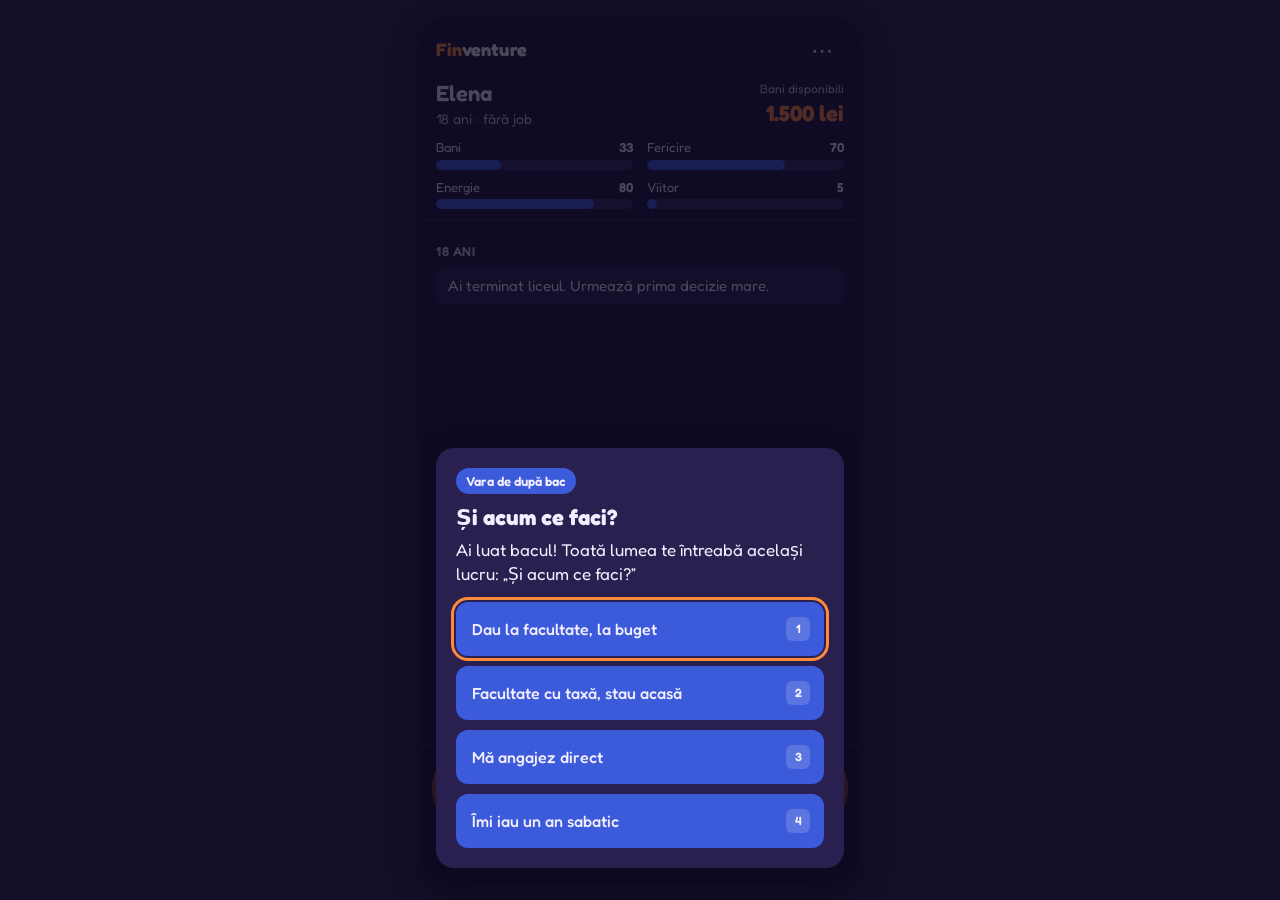
==== index.html @ 83fa391f "Faza C, lotul 1: joburi full-time cu scară de promovare, CV cu 3 oferte, negociere, mărire, meniul C" ====
<!doctype html>
<html lang="ro">
<head>
  <meta charset="utf-8">
  <meta name="viewport" content="width=device-width, initial-scale=1, viewport-fit=cover">
  <meta name="theme-color" content="#1E1638">
  <meta name="description" content="Finventure: un joc despre bani, decizii și viață, de la 18 la 65 de ani.">
  <title>Finventure</title>
  <link rel="icon" href="assets/logo.svg" type="image/svg+xml">
  <link rel="preconnect" href="https://fonts.googleapis.com">
  <link rel="preconnect" href="https://fonts.gstatic.com" crossorigin>
  <link rel="stylesheet" href="https://fonts.googleapis.com/css2?family=Fredoka:wght@400;500;600;700&display=swap">
  <link rel="stylesheet" href="css/style.css">
</head>
<body>
  <div id="app" class="app">
    <div id="erori-continut" class="erori-continut" hidden></div>

    <header class="antet">
      <div class="antet-sus">
        <span class="wordmark" aria-label="Finventure"><span class="fin">Fin</span>venture</span>
        <button id="btn-meniu" class="btn-icon" type="button" aria-label="Meniu joc" aria-haspopup="dialog">⋯</button>
      </div>
      <div class="identitate">
        <div>
          <div id="nume" class="nume"></div>
          <div id="varsta" class="varsta"></div>
        </div>
        <div class="bani-sus">
          <span class="eticheta-mica">Bani disponibili</span>
          <span id="bani-total" class="suma-bani"></span>
        </div>
      </div>
      <div id="bare" class="bare"></div>
    </header>

    <main class="jurnal-zona">
      <h2 class="sr-only">Jurnalul vieții</h2>
      <ol id="jurnal" class="jurnal" aria-live="polite"></ol>
    </main>

    <footer class="subsol">
      <div id="toasturi" class="toasturi" aria-live="polite"></div>
      <button id="btn-avanseaza" class="btn-avanseaza" type="button">
        <span class="btn-avanseaza-text">Avansează</span>
        <span class="btn-avanseaza-sub">+1 an</span>
      </button>
      <nav class="taburi" aria-label="Meniuri">
        <button type="button" class="tab" data-tab="banca"><span class="tab-icon" aria-hidden="true">🏦</span>Bancă</button>
        <button type="button" class="tab" data-tab="investitii"><span class="tab-icon" aria-hidden="true">📈</span>Investiții</button>
        <button type="button" class="tab" data-tab="cariera"><span class="tab-icon" aria-hidden="true">💼</span>Carieră</button>
        <button type="button" class="tab" data-tab="educatie"><span class="tab-icon" aria-hidden="true">🎓</span>Educație</button>
        <button type="button" class="tab" data-tab="cumparaturi"><span class="tab-icon" aria-hidden="true">🛒</span>Cumpărături</button>
        <button type="button" class="tab" data-tab="enciclopedie"><span class="tab-icon" aria-hidden="true">📖</span>Concepte</button>
      </nav>
    </footer>

    <div id="strat" class="strat" hidden></div>
  </div>

  <noscript><p class="noscript">Finventure are nevoie de JavaScript.</p></noscript>
  <script type="module" src="js/main.js"></script>
</body>
</html>
---- css/style.css ----
/* Finventure — temă întunecată, regula 60-30-10 (vezi CLAUDE.md §9). */

:root {
  --bg: #1E1638;      /* 60% mov închis: fundalul aplicației */
  --main: #3B5BDB;    /* 30% albastru: carduri, bare, elemente secundare */
  --accent: #FF8A3D;  /* 10% portocaliu: Avansează, decizia principală, banii */
  --text: #F3EEFF;
  --gain: #34C77B;    /* doar feedback câștig */
  --loss: #FF5A6E;    /* doar feedback pierdere / game over */

  --bg-2: #2A2050;    /* suprafețe ridicate pe fundal */
  --bg-3: #352A63;
  --main-2: #2F49B0;
  --text-2: #C9BFE8;  /* text secundar (contrast > 7:1 pe --bg) */
  --linie: rgba(243, 238, 255, .14);

  --raza: 18px;
  --raza-mica: 12px;
  --umbra: 0 10px 30px rgba(8, 4, 24, .45);
  --font: 'Fredoka', 'Nunito', system-ui, -apple-system, 'Segoe UI', sans-serif;
  --latime: 440px;
  --anim: 180ms;
}

* { box-sizing: border-box; }
html { -webkit-text-size-adjust: 100%; }
body {
  margin: 0;
  background: #140E28;
  color: var(--text);
  font-family: var(--font);
  font-size: 16px;
  line-height: 1.4;
}
button, input { font: inherit; color: inherit; }
button { cursor: pointer; }
:focus-visible { outline: 3px solid var(--accent); outline-offset: 2px; }
.sr-only { position: absolute; width: 1px; height: 1px; overflow: hidden; clip: rect(0 0 0 0); white-space: nowrap; }
[hidden] { display: none !important; }

@media (prefers-reduced-motion: reduce) {
  *, *::before, *::after { animation-duration: 1ms !important; transition-duration: 1ms !important; }
}

/* ---------- Cadrul aplicației (lățime de telefon, centrat pe desktop) ---------- */

.app {
  position: relative;
  max-width: var(--latime);
  height: 100dvh;
  margin: 0 auto;
  display: flex;
  flex-direction: column;
  background: var(--bg);
  overflow: hidden;
}
@media (min-width: 520px) {
  body { padding: 16px 0; }
  .app { height: calc(100dvh - 32px); border-radius: 28px; box-shadow: var(--umbra); }
}

/* ---------- Antet ---------- */

.antet { padding: 12px 16px 10px; background: var(--bg); border-bottom: 1px solid var(--linie); }
.antet-sus { display: flex; justify-content: space-between; align-items: center; margin-bottom: 6px; }
.wordmark { font-weight: 700; font-size: 18px; letter-spacing: .2px; }
.fin { color: var(--accent); }
.btn-icon {
  min-width: 44px; min-height: 44px; border: 0; border-radius: 50%;
  background: transparent; font-size: 22px; line-height: 1;
}
.btn-icon:hover { background: var(--bg-2); }

.identitate { display: flex; justify-content: space-between; align-items: flex-end; gap: 12px; margin-bottom: 10px; }
.nume { font-size: 22px; font-weight: 600; }
.varsta { color: var(--text-2); font-size: 14px; }
.bani-sus { display: flex; flex-direction: column; align-items: flex-end; position: relative; }
.eticheta-mica { color: var(--text-2); font-size: 12px; }
.suma-bani { color: var(--accent); font-weight: 700; font-size: 22px; font-variant-numeric: tabular-nums; }

.bare { display: grid; grid-template-columns: 1fr 1fr; gap: 8px 14px; }
.bara-cap { display: flex; justify-content: space-between; font-size: 13px; margin-bottom: 3px; }
.bara-cap b { font-weight: 600; font-variant-numeric: tabular-nums; }
.bara {
  height: 10px; border-radius: 99px; background: var(--bg-3); overflow: hidden;
}
.bara-umplere {
  height: 100%; border-radius: 99px; background: var(--main);
  transition: width 600ms cubic-bezier(.2, .8, .2, 1);
}
.bara-mica .bara-umplere { background: var(--accent); }
.delta { font-size: 12px; font-weight: 600; margin-left: 4px; animation: apare-delta 1.8s ease forwards; }
.delta.plus { color: var(--gain); }
.delta.minus { color: var(--loss); }
@keyframes apare-delta { 0% { opacity: 0; } 10% { opacity: 1; } 80% { opacity: 1; } 100% { opacity: 0; } }

.moneda {
  position: absolute; right: 0; top: -4px; color: var(--accent); font-weight: 700; font-size: 15px;
  pointer-events: none; animation: urca 1.4s ease-out forwards;
}
.moneda.minus { color: var(--loss); }
@keyframes urca { from { transform: translateY(0); opacity: 1; } to { transform: translateY(-28px); opacity: 0; } }

/* ---------- Jurnal ---------- */

.jurnal-zona { flex: 1; overflow-y: auto; padding: 8px 16px 16px; overscroll-behavior: contain; }
.jurnal { list-style: none; margin: 0; padding: 0; }
.jurnal-an { margin-top: 14px; }
.jurnal-an h3 {
  margin: 0 0 6px; font-size: 13px; font-weight: 600; color: var(--text-2);
  text-transform: uppercase; letter-spacing: .6px;
}
.jurnal-an ul { list-style: none; margin: 0; padding: 0; display: flex; flex-direction: column; gap: 6px; }
.jurnal-an li {
  background: var(--bg-2); border-radius: var(--raza-mica); padding: 9px 12px; font-size: 15px;
}
.jurnal-an li.nou { animation: intra .35s ease; }
.jurnal-luna { color: var(--text-2); font-size: 12px; margin-right: 6px; }
@keyframes intra { from { transform: translateY(8px); opacity: 0; } to { transform: none; opacity: 1; } }

/* ---------- Subsol: Avansează + taburi ---------- */

.subsol { padding: 10px 12px calc(8px + env(safe-area-inset-bottom)); border-top: 1px solid var(--linie); background: var(--bg); }
.btn-avanseaza {
  width: 100%; min-height: 60px; border: 0; border-radius: 99px;
  background: var(--accent); color: var(--bg);
  display: flex; flex-direction: column; align-items: center; justify-content: center;
  box-shadow: 0 6px 0 #C9621F; transition: transform var(--anim), box-shadow var(--anim);
}
.btn-avanseaza:active { transform: translateY(4px); box-shadow: 0 2px 0 #C9621F; }
.btn-avanseaza:disabled { opacity: .55; cursor: wait; }
.btn-avanseaza-text { font-size: 22px; font-weight: 700; line-height: 1.1; }
.btn-avanseaza-sub { font-size: 13px; font-weight: 600; }

.taburi { display: grid; grid-template-columns: repeat(6, 1fr); gap: 2px; margin-top: 10px; }
.tab {
  border: 0; background: transparent; border-radius: var(--raza-mica); min-height: 50px;
  display: flex; flex-direction: column; align-items: center; justify-content: center; gap: 2px;
  font-size: 10.5px; color: var(--text-2); padding: 2px 0; white-space: nowrap;
}
.tab:hover, .tab[aria-expanded="true"] { background: var(--bg-2); color: var(--text); }
.tab-icon { font-size: 20px; line-height: 1; }

/* ---------- Strat peste ecran (card eveniment, ecrane, panouri) ---------- */

.strat {
  position: absolute; inset: 0; z-index: 10;
  background: rgba(12, 7, 28, .72);
  display: flex; align-items: flex-end; justify-content: center;
  padding: 16px; animation: fade .2s ease;
}
.strat.centrat { align-items: center; }
@keyframes fade { from { opacity: 0; } to { opacity: 1; } }

.card {
  width: 100%; max-height: 100%; overflow-y: auto;
  background: var(--bg-2); border-radius: var(--raza); box-shadow: var(--umbra);
  padding: 20px; animation: urca-card .28s cubic-bezier(.2, .8, .2, 1);
}
@keyframes urca-card { from { transform: translateY(40px); opacity: 0; } to { transform: none; opacity: 1; } }
.card h2 { margin: 0 0 8px; font-size: 22px; line-height: 1.2; }
.card p { margin: 0 0 12px; }
.card-cand {
  display: inline-block; margin-bottom: 10px; padding: 4px 10px; border-radius: 99px;
  background: var(--main); font-size: 13px; font-weight: 600;
}
.card-text { font-size: 17px; }

/* Cardul de eveniment */
.card-eveniment { position: relative; touch-action: pan-y; user-select: none; }
.card-eveniment.trage { transition: none; }
.card-eveniment.revine { transition: transform .25s ease; }
.alegeri { display: flex; flex-direction: column; gap: 10px; margin-top: 16px; }
.alegere {
  position: relative; width: 100%; min-height: 54px; text-align: left;
  border: 2px solid transparent; border-radius: var(--raza-mica);
  background: var(--main); padding: 12px 44px 12px 14px; font-size: 16px; font-weight: 500;
  transition: background var(--anim), transform var(--anim);
}
.alegere:hover:not([aria-disabled="true"]) { background: var(--main-2); }
.alegere:active:not([aria-disabled="true"]) { transform: scale(.98); }
.alegere .tasta {
  position: absolute; right: 12px; top: 50%; transform: translateY(-50%);
  min-width: 24px; height: 24px; border-radius: 6px; display: grid; place-items: center;
  font-size: 12px; font-weight: 600; background: rgba(255, 255, 255, .16);
}
.alegere.grup::after { content: '›'; position: absolute; right: 44px; top: 50%; transform: translateY(-52%); font-size: 22px; }
.alegere[aria-disabled="true"] {
  background: transparent; border: 2px dashed var(--linie); color: var(--text-2); cursor: not-allowed;
}
.alegere .motiv { display: block; font-size: 13px; font-weight: 400; margin-top: 2px; }
.alegere .motiv::before { content: '🔒 '; }
.alegere.scutura { animation: scutura .3s; }
@keyframes scutura { 25% { transform: translateX(-6px); } 75% { transform: translateX(6px); } }
.btn-inapoi {
  border: 0; background: transparent; color: var(--text-2); padding: 8px 0; min-height: 44px; font-size: 15px;
}
.subtitlu-pas { margin: 4px 0 0; color: var(--text-2); font-size: 14px; }
.indiciu-swipe { display: flex; justify-content: space-between; margin-top: 12px; color: var(--text-2); font-size: 13px; }
.eticheta-swipe {
  position: absolute; top: 18px; padding: 6px 12px; border-radius: 99px; font-weight: 700; font-size: 14px;
  background: var(--accent); color: var(--bg); opacity: 0; pointer-events: none; max-width: 60%;
}
.eticheta-swipe.stanga { left: 16px; }
.eticheta-swipe.dreapta { right: 16px; }

/* Butoane generice din carduri */
.btn {
  min-height: 50px; border-radius: 99px; border: 0; padding: 0 22px; font-weight: 600; font-size: 17px;
}
.btn-principal { background: var(--accent); color: var(--bg); width: 100%; }
.btn-secundar { background: var(--main); color: var(--text); }
.btn-text { background: transparent; color: var(--text-2); }
.rand-butoane { display: flex; gap: 10px; margin-top: 16px; }
.rand-butoane .btn { flex: 1; }

/* Tabele (fluturaș, rezumat) */
.tabel { width: 100%; border-collapse: collapse; margin: 8px 0 4px; font-variant-numeric: tabular-nums; }
.tabel td { padding: 7px 0; border-bottom: 1px solid var(--linie); }
.tabel td:last-child { text-align: right; font-weight: 600; }
.tabel tr.total td { border-bottom: 0; font-size: 18px; padding-top: 10px; }
.tabel tr.total td:last-child { color: var(--accent); }
.tabel .minus { color: var(--text-2); }
.mic { font-size: 13px; color: var(--text-2); }
.marcaj-crestere { color: var(--gain); }
.marcaj-scadere { color: var(--loss); }

.emoji-mare { font-size: 44px; line-height: 1; margin-bottom: 8px; display: block; }
.lista-an { margin: 8px 0 0; padding-left: 18px; color: var(--text-2); font-size: 14px; }
.lista-an li { margin-bottom: 4px; }

/* ---------- Panouri (meniuri) ---------- */

.panou { display: flex; flex-direction: column; max-height: 88%; padding: 0; }
.panou-cap { display: flex; align-items: center; justify-content: space-between; padding: 14px 16px 8px 20px; }
.panou-cap h2 { margin: 0; }
.panou-corp { overflow-y: auto; padding: 4px 20px 20px; }
.produs {
  background: var(--bg-3); border-radius: var(--raza-mica); padding: 12px 14px; margin-bottom: 10px;
}
.produs-cap { display: flex; justify-content: space-between; gap: 8px; font-weight: 600; }
.produs-cap span:last-child { font-variant-numeric: tabular-nums; }
.produs .mic { margin-top: 2px; }
.produs .rand-butoane { margin-top: 10px; flex-wrap: wrap; }
.produs .btn { min-height: 44px; font-size: 15px; padding: 0 14px; }
.comutator { display: flex; align-items: center; gap: 10px; margin-top: 10px; font-size: 15px; min-height: 44px; }
.comutator input { width: 22px; height: 22px; accent-color: var(--accent); }
.camp-suma { display: flex; gap: 8px; margin-top: 10px; }
.camp-suma input {
  flex: 1; min-width: 0; min-height: 44px; border-radius: var(--raza-mica); border: 2px solid var(--linie);
  background: var(--bg); padding: 0 12px; font-size: 16px;
}
.sectiune-titlu { margin: 18px 0 8px; font-size: 14px; color: var(--text-2); text-transform: uppercase; letter-spacing: .6px; }
.mesaj-actiune { min-height: 22px; margin: 8px 0 0; font-size: 14px; }
.mesaj-actiune.eroare { color: var(--loss); }
.mesaj-actiune.ok { color: var(--gain); }

.concept-lista { list-style: none; margin: 0; padding: 0; display: flex; flex-direction: column; gap: 8px; }
.concept-lista button {
  width: 100%; text-align: left; border: 0; border-radius: var(--raza-mica); background: var(--bg-3);
  padding: 12px 14px; min-height: 48px; font-size: 16px;
}
.contor-concepte { color: var(--text-2); margin: 0 0 12px; }

/* ---------- Toast-uri (lecții) ---------- */

/* Deasupra butonului Avansează și SUB stratul cardurilor: lecția nu acoperă niciodată decizia următoare. */
.subsol { position: relative; z-index: 5; }
.toasturi {
  position: absolute; left: 12px; right: 12px; bottom: calc(100% + 8px); z-index: 5;
  display: flex; flex-direction: column; gap: 8px; pointer-events: none;
}
.toast {
  pointer-events: auto; background: var(--main); border-radius: var(--raza-mica); box-shadow: var(--umbra);
  padding: 12px 14px; font-size: 15px; animation: coboara .3s ease;
  display: flex; gap: 10px; align-items: flex-start;
}
.toast-text { flex: 1; }
.toast-concepte { display: flex; flex-wrap: wrap; gap: 6px; margin-top: 8px; }
.chip {
  border: 0; border-radius: 99px; padding: 5px 12px; min-height: 32px; font-size: 13px; font-weight: 600;
  background: rgba(255, 255, 255, .18);
}
.chip.nou::before { content: '✦ '; color: var(--accent); }
.toast .btn-icon { min-width: 32px; min-height: 32px; font-size: 18px; }
.toast.iese { animation: dispare .25s ease forwards; }
@keyframes coboara { from { transform: translateY(16px); opacity: 0; } to { transform: none; opacity: 1; } }
@keyframes dispare { to { transform: translateY(16px); opacity: 0; } }

/* ---------- Erori de conținut (pentru echipă) ---------- */

.erori-continut {
  background: var(--loss); color: #2A0710; padding: 8px 16px; font-size: 13px; max-height: 40%; overflow-y: auto;
}
.erori-continut summary { cursor: pointer; font-weight: 600; }
.erori-continut ul { margin: 6px 0 0; padding-left: 18px; }

.noscript { color: var(--text); text-align: center; padding: 40px 16px; }

.concept-detaliu { margin-top: 10px; padding: 10px 12px; border-radius: var(--raza-mica); background: rgba(0, 0, 0, .22); font-size: 14px; }
.concept-detaliu p { margin: 4px 0 0; }
.concept { background: var(--bg-3); border-radius: var(--raza-mica); }
.concept summary { padding: 12px 14px; min-height: 48px; cursor: pointer; font-weight: 500; }
.concept p { margin: 0; padding: 0 14px 14px; color: var(--text-2); }
select {
  font: inherit; color: var(--text); background: var(--bg); border: 2px solid var(--linie);
  border-radius: var(--raza-mica); min-height: 44px; padding: 0 10px; flex: 1; min-width: 0;
}
.panou-corp .mesaj-actiune { position: sticky; top: 0; z-index: 1; background: var(--bg-2); margin: 0; padding: 4px 0; }
.panou-corp .mesaj-actiune:empty { padding: 0; min-height: 0; }
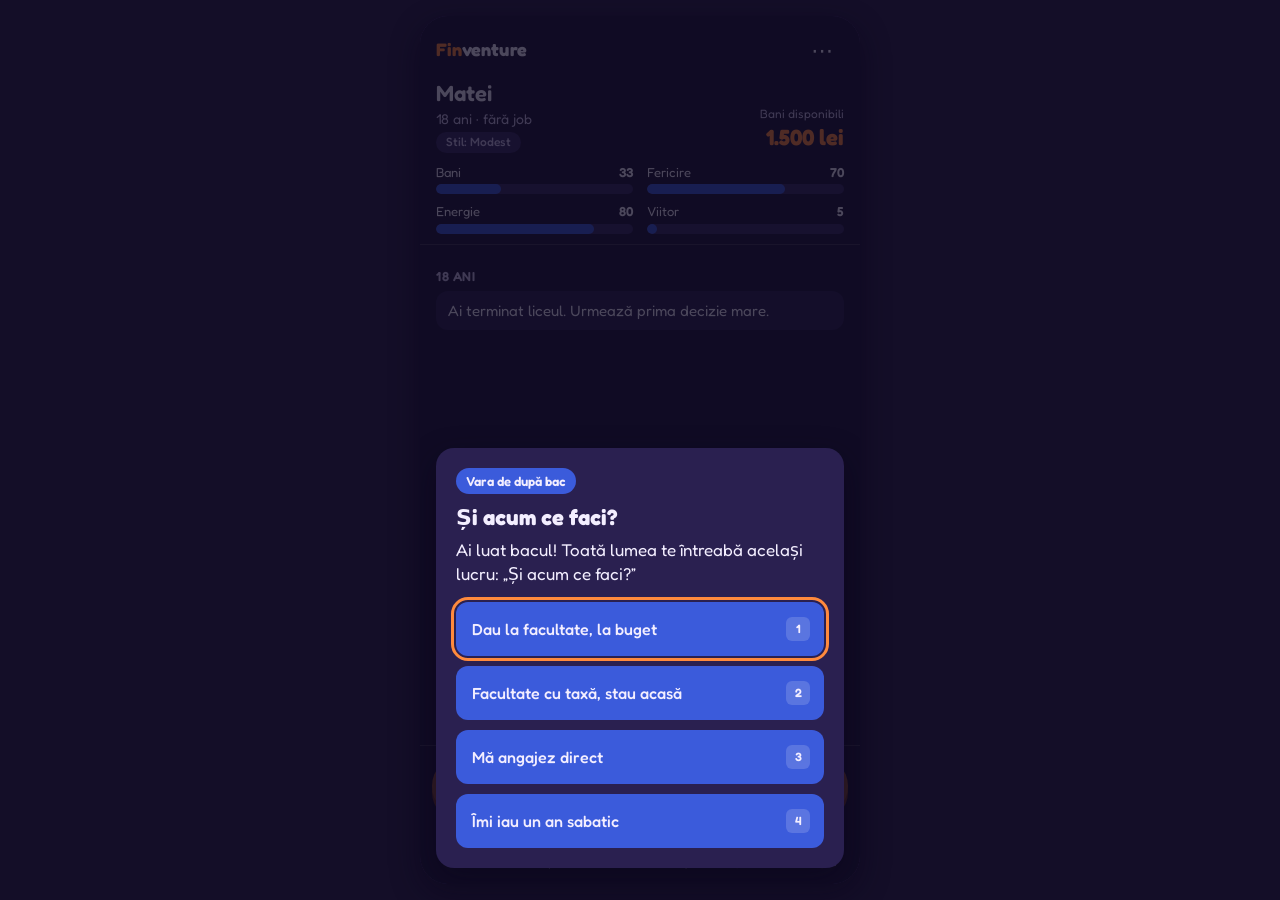
==== commit 5fcebd7a: "Faza C, lotul 2: stil de viață cu adaptare hedonică, mutarea de acasă, tentații (rate, BNPL, aboname" ====
--- a/index.html
+++ b/index.html
@@ -25,6 +25,7 @@
         <div>
           <div id="nume" class="nume"></div>
           <div id="varsta" class="varsta"></div>
+          <div id="stil" class="stil-chip"></div>
         </div>
         <div class="bani-sus">
           <span class="eticheta-mica">Bani disponibili</span>
--- a/css/style.css
+++ b/css/style.css
@@ -308,3 +308,12 @@
 }
 .panou-corp .mesaj-actiune { position: sticky; top: 0; z-index: 1; background: var(--bg-2); margin: 0; padding: 4px 0; }
 .panou-corp .mesaj-actiune:empty { padding: 0; min-height: 0; }
+
+.stil-chip {
+  display: inline-block; margin-top: 4px; padding: 2px 10px; border-radius: 99px;
+  background: var(--bg-3); color: var(--text-2); font-size: 12px; font-weight: 500;
+}
+.nivel-stil { display: flex; flex-direction: column; gap: 8px; }
+.nivel-stil .btn { width: 100%; text-align: left; border-radius: var(--raza-mica); padding: 10px 14px; min-height: 56px; }
+.nivel-stil .btn[aria-pressed="true"] { outline: 2px solid var(--accent); }
+.nivel-stil .mic { display: block; font-weight: 400; }
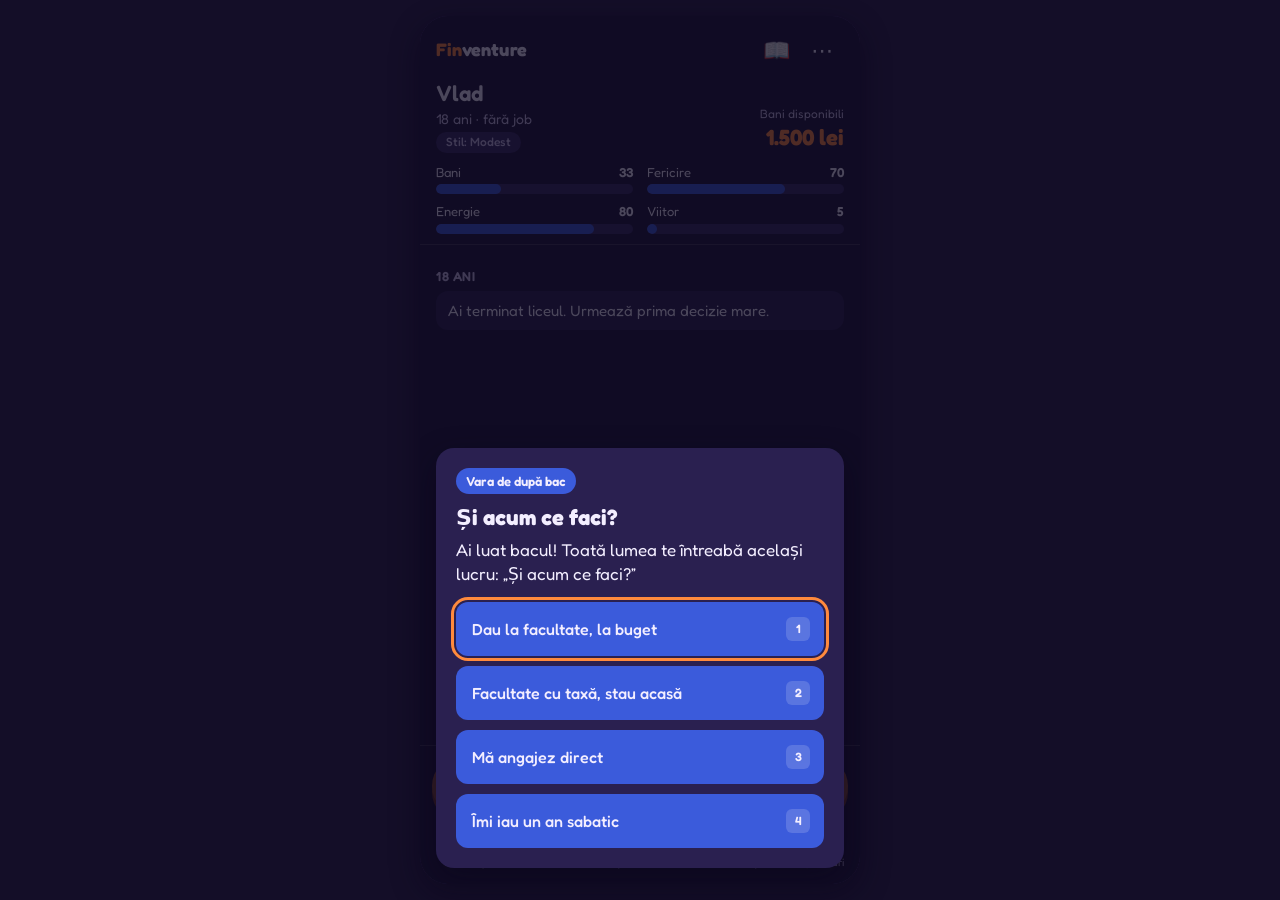
==== commit d23264fd: "Lotul 1: meniul Activități (16 activități în data/activitati.json, cu bugetul anual de timp din bala" ====
--- a/index.html
+++ b/index.html
@@ -19,7 +19,10 @@
     <header class="antet">
       <div class="antet-sus">
         <span class="wordmark" aria-label="Finventure"><span class="fin">Fin</span>venture</span>
-        <button id="btn-meniu" class="btn-icon" type="button" aria-label="Meniu joc" aria-haspopup="dialog">⋯</button>
+        <span class="antet-butoane">
+          <button id="btn-concepte" class="btn-icon" type="button" aria-label="Enciclopedia: conceptele descoperite" aria-haspopup="dialog">📖</button>
+          <button id="btn-meniu" class="btn-icon" type="button" aria-label="Meniu joc" aria-haspopup="dialog">⋯</button>
+        </span>
       </div>
       <div class="identitate">
         <div>
@@ -47,12 +50,12 @@
         <span class="btn-avanseaza-sub">+1 an</span>
       </button>
       <nav class="taburi" aria-label="Meniuri">
+        <button type="button" class="tab" data-tab="activitati"><span class="tab-icon" aria-hidden="true">🎯</span>Activități</button>
         <button type="button" class="tab" data-tab="banca"><span class="tab-icon" aria-hidden="true">🏦</span>Bancă</button>
         <button type="button" class="tab" data-tab="investitii"><span class="tab-icon" aria-hidden="true">📈</span>Investiții</button>
         <button type="button" class="tab" data-tab="cariera"><span class="tab-icon" aria-hidden="true">💼</span>Carieră</button>
         <button type="button" class="tab" data-tab="educatie"><span class="tab-icon" aria-hidden="true">🎓</span>Educație</button>
         <button type="button" class="tab" data-tab="cumparaturi"><span class="tab-icon" aria-hidden="true">🛒</span>Cumpărături</button>
-        <button type="button" class="tab" data-tab="enciclopedie"><span class="tab-icon" aria-hidden="true">📖</span>Concepte</button>
       </nav>
     </footer>
 
--- a/css/style.css
+++ b/css/style.css
@@ -63,6 +63,7 @@
 
 .antet { padding: 12px 16px 10px; background: var(--bg); border-bottom: 1px solid var(--linie); }
 .antet-sus { display: flex; justify-content: space-between; align-items: center; margin-bottom: 6px; }
+.antet-butoane { display: flex; gap: 2px; }
 .wordmark { font-weight: 700; font-size: 18px; letter-spacing: .2px; }
 .fin { color: var(--accent); }
 .btn-icon {
@@ -254,6 +255,14 @@
 .mesaj-actiune { min-height: 22px; margin: 8px 0 0; font-size: 14px; }
 .mesaj-actiune.eroare { color: var(--loss); }
 .mesaj-actiune.ok { color: var(--gain); }
+.mesaj-lectie { display: block; color: var(--text-2); font-size: 13px; margin-top: 2px; }
+.timp-an { display: flex; justify-content: space-between; align-items: center; gap: 8px; flex-wrap: wrap; font-weight: 600; margin: 8px 0 2px; }
+.timp-puncte { display: flex; gap: 4px; }
+.punct { width: 12px; height: 12px; border-radius: 50%; border: 2px solid var(--main); }
+.punct.plin { background: var(--main); }
+.motiv-indisponibil { margin-top: 4px; }
+.btn[aria-disabled="true"] { opacity: .55; }
+.lectie-rezultat { background: var(--bg-3); border-left: 4px solid var(--main); border-radius: var(--raza-mica); padding: 10px 12px; font-size: 15px; }
 
 .concept-lista { list-style: none; margin: 0; padding: 0; display: flex; flex-direction: column; gap: 8px; }
 .concept-lista button {
@@ -317,3 +326,28 @@
 .nivel-stil .btn { width: 100%; text-align: left; border-radius: var(--raza-mica); padding: 10px 14px; min-height: 56px; }
 .nivel-stil .btn[aria-pressed="true"] { outline: 2px solid var(--accent); }
 .nivel-stil .mic { display: block; font-weight: 400; }
+
+/* ---------- Ecranul de final ---------- */
+.final h2 { margin-bottom: 4px; }
+.final-titlu { font-size: 20px; font-weight: 600; color: var(--accent); display: flex; gap: 8px; align-items: center; flex-wrap: wrap; }
+.sectiune-final { margin-top: 18px; }
+.sectiune-final h3 { margin: 0 0 8px; font-size: 14px; color: var(--text-2); text-transform: uppercase; letter-spacing: .6px; }
+.cronologie { list-style: none; margin: 0; padding: 0 0 0 14px; border-left: 2px solid var(--linie); display: flex; flex-direction: column; gap: 10px; }
+.cronologie li { position: relative; font-size: 15px; }
+.cronologie li::before { content: ''; position: absolute; left: -21px; top: 6px; width: 12px; height: 12px; border-radius: 50%; background: var(--main); }
+.cronologie li.consecinta { color: var(--text-2); }
+.cronologie li.consecinta::before { background: var(--loss); width: 8px; height: 8px; left: -19px; top: 8px; }
+.bloc { display: block; margin-top: 2px; }
+.btn-reia { padding: 0; min-height: 40px; font-size: 15px; color: var(--accent); }
+.tipar { background: var(--bg-3); border-radius: var(--raza-mica); padding: 12px 14px; margin-bottom: 10px; border-left: 4px solid var(--loss); }
+.tipar.pozitiv { border-left-color: var(--gain); }
+.tipar p { margin: 4px 0 0; }
+.final-blocat { padding: 12px 14px; color: var(--text-2); }
+.clasament { margin: 0; padding-left: 20px; font-size: 14px; display: flex; flex-direction: column; gap: 6px; }
+
+/* ---------- Modul debug ---------- */
+.btn-debug { min-width: 44px; min-height: 44px; border: 2px dashed var(--accent); border-radius: 12px; background: transparent; font-size: 20px; margin-left: auto; margin-right: 6px; }
+.debug-camp { display: flex; flex-direction: column; gap: 2px; font-size: 13px; color: var(--text-2); flex: 1; min-width: 0; }
+.debug-camp input { min-height: 40px; border-radius: var(--raza-mica); border: 2px solid var(--linie); background: var(--bg); padding: 0 10px; }
+.debug-grila { display: grid; grid-template-columns: repeat(2, 1fr); gap: 8px; }
+.debug-pre { white-space: pre-wrap; font: 12px/1.4 ui-monospace, Consolas, monospace; background: rgba(0, 0, 0, .3); padding: 10px; border-radius: var(--raza-mica); max-height: 320px; overflow: auto; }
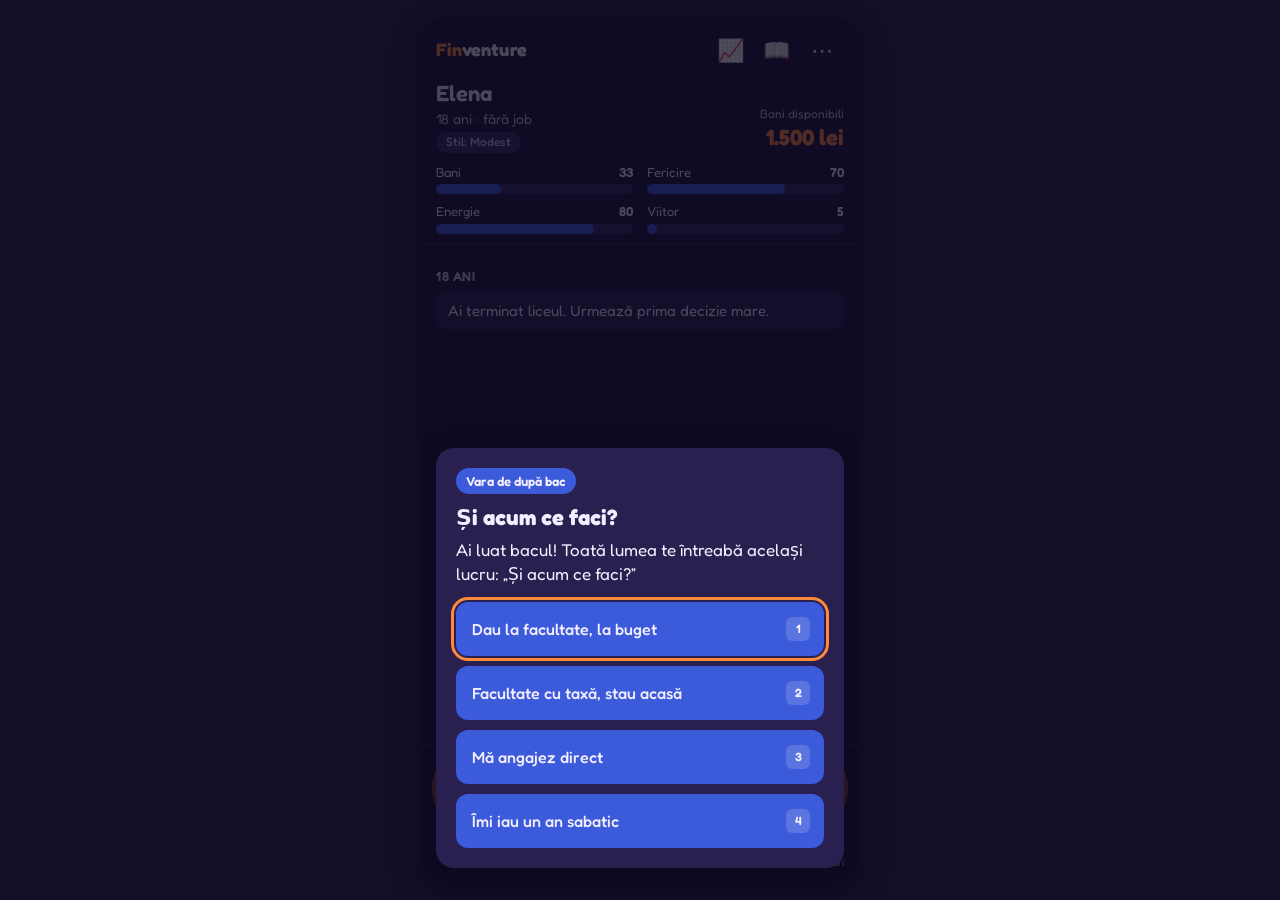
==== commit 1d2aea08: "Lotul 9a: scenariile de start alese la „Joc nou” (Ca toată lumea, Începi cu 15.000 lei datorii, Fără" ====
--- a/index.html
+++ b/index.html
@@ -20,6 +20,7 @@
       <div class="antet-sus">
         <span class="wordmark" aria-label="Finventure"><span class="fin">Fin</span>venture</span>
         <span class="antet-butoane">
+          <button id="btn-avere" class="btn-icon" type="button" aria-label="Averea ta netă, an de an" aria-haspopup="dialog">📈</button>
           <button id="btn-concepte" class="btn-icon" type="button" aria-label="Enciclopedia: conceptele descoperite" aria-haspopup="dialog">📖</button>
           <button id="btn-meniu" class="btn-icon" type="button" aria-label="Meniu joc" aria-haspopup="dialog">⋯</button>
         </span>
--- a/css/style.css
+++ b/css/style.css
@@ -214,6 +214,19 @@
 .btn-text { background: transparent; color: var(--text-2); }
 .rand-butoane { display: flex; gap: 10px; margin-top: 16px; }
 .rand-butoane .btn { flex: 1; }
+
+/* Joc nou: scenariile de start */
+.lista-scenarii { display: flex; flex-direction: column; gap: 10px; }
+.btn-scenariu {
+  display: flex; flex-direction: column; align-items: flex-start; gap: 4px; width: 100%;
+  border-radius: 16px; padding: 12px 16px; text-align: left; font-size: 16px;
+}
+.btn-scenariu .mic { font-weight: 400; opacity: .9; }
+
+/* Ecranul principal: averea netă, an de an */
+.grafic-avere { margin: 8px 12px 0; }
+.grafic-avere summary { cursor: pointer; padding: 8px 4px; font-weight: 600; }
+.grafic-avere .mic { margin: 4px; }
 
 /* Tabele (fluturaș, rezumat) */
 .tabel { width: 100%; border-collapse: collapse; margin: 8px 0 4px; font-variant-numeric: tabular-nums; }
@@ -255,12 +268,36 @@
 .mesaj-actiune { min-height: 22px; margin: 8px 0 0; font-size: 14px; }
 .mesaj-actiune.eroare { color: var(--loss); }
 .mesaj-actiune.ok { color: var(--gain); }
+/* ---------- Grafic (js/ui/grafic.js) ---------- */
+.grafic-bloc { margin: 8px 0 12px; }
+.grafic-zona { position: relative; }
+.grafic { width: 100%; height: auto; display: block; touch-action: pan-y; }
+.grafic:focus-visible { outline: 2px solid var(--text); outline-offset: 2px; border-radius: 6px; }
+.grafic-grila { stroke: var(--linie); stroke-width: 1; }
+.grafic-axa { fill: var(--text-2); font-size: 10px; }
+.grafic-linie { fill: none; stroke-width: 2; stroke-linejoin: round; stroke-linecap: round; }
+.grafic-ghid { stroke: var(--text-2); stroke-width: 1; }
+.grafic-punct { stroke: var(--bg-2); stroke-width: 2; }
+.grafic-legenda { display: flex; flex-wrap: wrap; gap: 4px 14px; font-size: 13px; color: var(--text-2); margin-bottom: 4px; }
+.grafic-cheie { display: inline-block; width: 16px; height: 0; border-top: 2px solid var(--c, currentColor); vertical-align: middle; margin-right: 6px; }
+.grafic-cheie.punctata { border-top-style: dashed; }
+.grafic-tooltip .grafic-cheie { width: 8px; height: 8px; border: 0; border-radius: 50%; }
+.grafic-tooltip {
+  position: absolute; top: 0; transform: translateX(-50%); pointer-events: none; z-index: 2;
+  background: var(--bg); border: 1px solid var(--linie); border-radius: 8px; padding: 6px 8px; font-size: 12px; white-space: nowrap;
+}
+.grafic-tabel .tabel th { text-align: left; font-size: 12px; color: var(--text-2); font-weight: 500; }
+.bara-pondere { height: 6px; border-radius: 3px; background: var(--bg); overflow: hidden; margin-top: 4px; }
+.bara-pondere > span { display: block; height: 100%; background: var(--main); border-radius: 3px; }
 .mesaj-lectie { display: block; color: var(--text-2); font-size: 13px; margin-top: 2px; }
 .timp-an { display: flex; justify-content: space-between; align-items: center; gap: 8px; flex-wrap: wrap; font-weight: 600; margin: 8px 0 2px; }
 .timp-puncte { display: flex; gap: 4px; }
 .punct { width: 12px; height: 12px; border-radius: 50%; border: 2px solid var(--main); }
 .punct.plin { background: var(--main); }
 .motiv-indisponibil { margin-top: 4px; }
+.restanta { color: var(--loss); }
+.previzualizare { margin: 4px 0 0; min-height: 0; }
+.sub-sectiune { border-top: 1px solid var(--linie); margin-top: 10px; padding-top: 8px; }
 .btn[aria-disabled="true"] { opacity: .55; }
 .lectie-rezultat { background: var(--bg-3); border-left: 4px solid var(--main); border-radius: var(--raza-mica); padding: 10px 12px; font-size: 15px; }
 
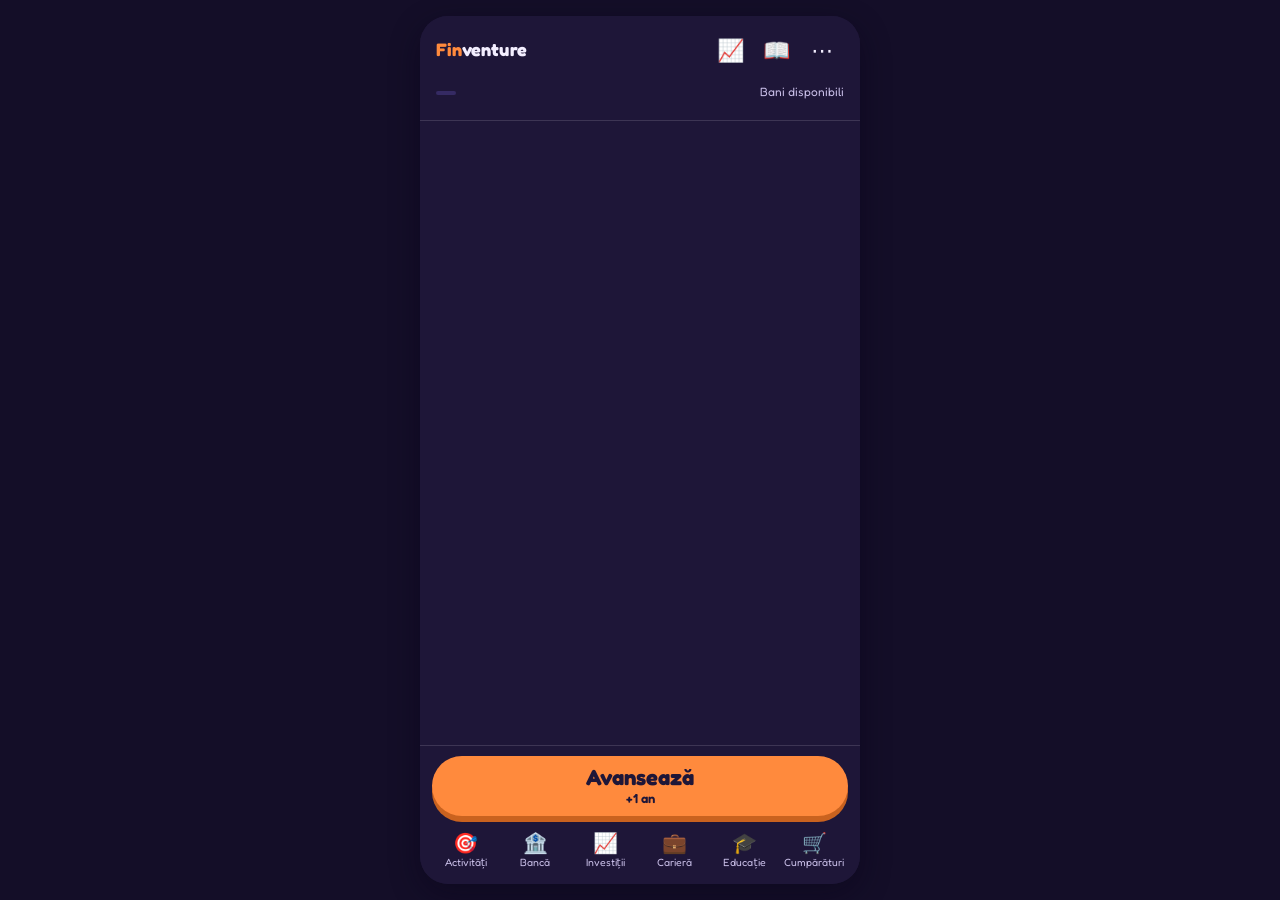
==== commit 4594bd42: "Pornire tolerantă la cache-ul vechi: index.html verifică la server toate modulele înainte de pornire" ====
--- a/index.html
+++ b/index.html
@@ -5,6 +5,7 @@
   <meta name="viewport" content="width=device-width, initial-scale=1, viewport-fit=cover">
   <meta name="theme-color" content="#1E1638">
   <meta name="description" content="Finventure: un joc despre bani, decizii și viață, de la 18 la 65 de ani.">
+  <meta name="finventure-cod" content="2026-11-25">
   <title>Finventure</title>
   <link rel="icon" href="assets/logo.svg" type="image/svg+xml">
   <link rel="preconnect" href="https://fonts.googleapis.com">
@@ -64,6 +65,54 @@
   </div>
 
   <noscript><p class="noscript">Finventure are nevoie de JavaScript.</p></noscript>
-  <script type="module" src="js/main.js"></script>
+  <script>
+    // Cache-ul după o actualizare: GitHub Pages lasă browserul să țină fișierele 10 minute fără să întrebe,
+    // așa că un jucător poate primi un amestec de fișiere vechi și noi. La pornire, modulele se verifică la
+    // server (cereri condiționate: 304 dacă nu s-au schimbat) urmărind importurile din main.js; datele JSON
+    // se cer oricum așa (js/content.js). Dacă tot apare o nepotrivire (un export lipsă, o pagină veche),
+    // finventureRepara cere totul din nou și reîncarcă: cel mult o dată la 5 minute, ca să nu intre în buclă.
+    const IMPORTURI = /(?:import|export)\s[^'"]*?from\s*['"](\.{1,2}\/[^'"]+)['"]|import\s*\(?\s*['"](\.{1,2}\/[^'"]+)['"]/g;
+    async function improspateaza(radacini, mod) {
+      const vazute = new Set();
+      const descarca = async (url) => {
+        if (vazute.has(url)) return;
+        vazute.add(url);
+        try {
+          const text = await (await fetch(url, { cache: mod })).text();
+          if (!new URL(url).pathname.endsWith('.js')) return;
+          await Promise.all([...text.matchAll(IMPORTURI)].map((m) => descarca(new URL(m[1] ?? m[2], url).href)));
+        } catch { /* fără rețea: merge din cache */ }
+      };
+      await Promise.all(radacini.map((cale) => descarca(new URL(cale, location.href).href)));
+      return vazute.size;
+    }
+    window.finventurePregateste = () => improspateaza(['js/main.js'], 'no-cache');
+    window.finventureRepara = async function (motiv) {
+      const CHEIE = 'finventure-reparat';
+      try {
+        const ultima = Number(sessionStorage.getItem(CHEIE) || 0);
+        if (Date.now() - ultima < 5 * 60 * 1000) return false;
+        sessionStorage.setItem(CHEIE, String(Date.now()));
+      } catch {
+        return false;
+      }
+      console.warn('[pornire] fișiere din versiuni diferite în cache; le cer din nou:', motiv);
+      await improspateaza([location.href.split('#')[0], './', 'css/style.css', 'js/main.js'], 'reload');
+      location.reload();
+      return true;
+    };
+  </script>
+  <script type="module">
+    window.finventurePregateste().then(() => import('./js/main.js')).catch(async (e) => {
+      console.error(e);
+      if (await window.finventureRepara(`modul: ${e.message}`)) return;
+      const app = document.getElementById('app');
+      const card = document.createElement('div');
+      card.className = 'card';
+      card.style.margin = '16px';
+      card.innerHTML = '<h2>Jocul nu a putut porni</h2><p>Reîncarcă pagina peste câteva minute. Salvarea ta rămâne pe acest dispozitiv.</p>';
+      app.replaceChildren(card);
+    });
+  </script>
 </body>
 </html>
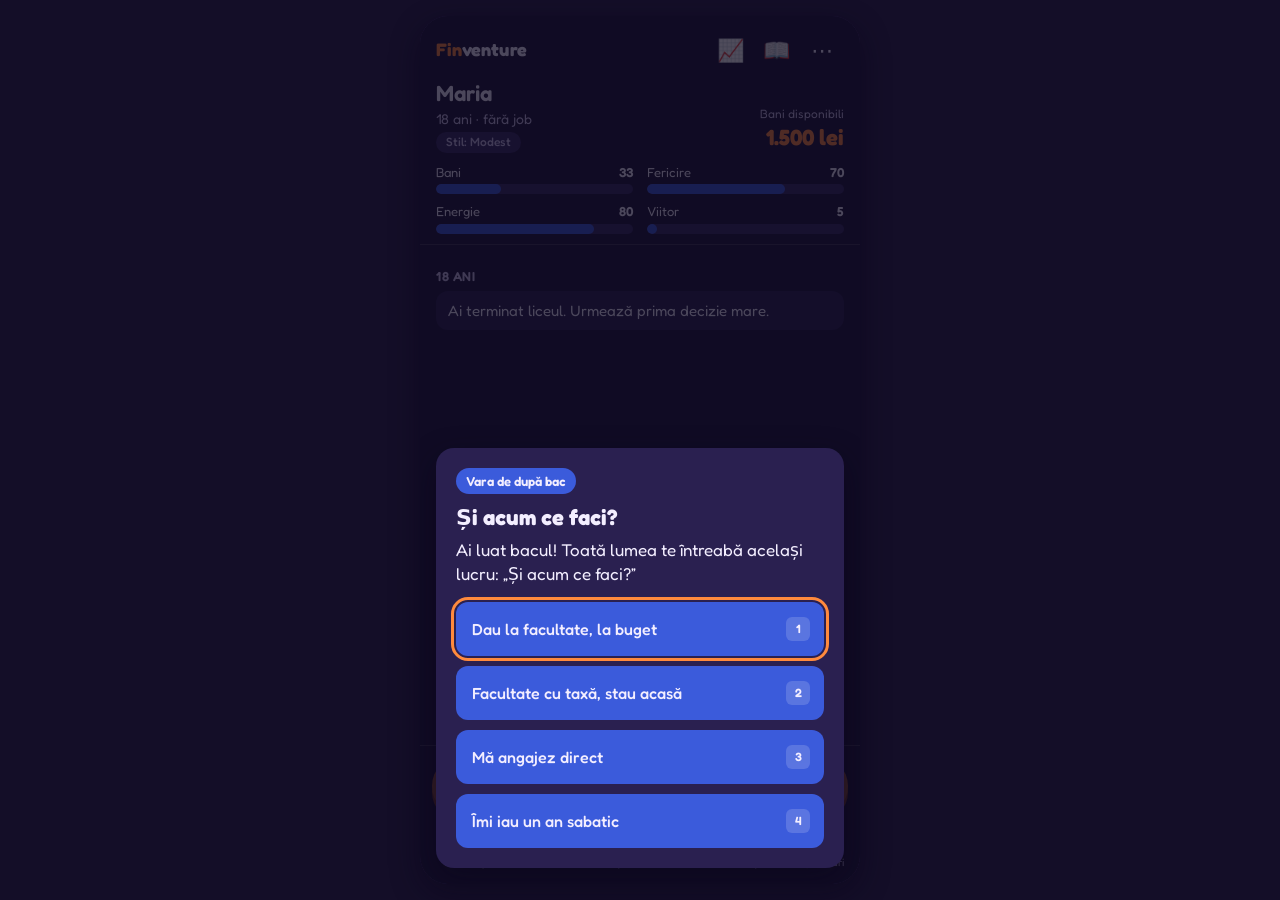
==== commit a3647712: "Pornirea verifică modulele dintr-o listă fixă (MODULE în index.html), toate deodată, în loc să urmăr" ====
--- a/index.html
+++ b/index.html
@@ -67,26 +67,28 @@
   <noscript><p class="noscript">Finventure are nevoie de JavaScript.</p></noscript>
   <script>
     // Cache-ul după o actualizare: GitHub Pages lasă browserul să țină fișierele 10 minute fără să întrebe,
-    // așa că un jucător poate primi un amestec de fișiere vechi și noi. La pornire, modulele se verifică la
-    // server (cereri condiționate: 304 dacă nu s-au schimbat) urmărind importurile din main.js; datele JSON
-    // se cer oricum așa (js/content.js). Dacă tot apare o nepotrivire (un export lipsă, o pagină veche),
-    // finventureRepara cere totul din nou și reîncarcă: cel mult o dată la 5 minute, ca să nu intre în buclă.
-    const IMPORTURI = /(?:import|export)\s[^'"]*?from\s*['"](\.{1,2}\/[^'"]+)['"]|import\s*\(?\s*['"](\.{1,2}\/[^'"]+)['"]/g;
-    async function improspateaza(radacini, mod) {
-      const vazute = new Set();
-      const descarca = async (url) => {
-        if (vazute.has(url)) return;
-        vazute.add(url);
-        try {
-          const text = await (await fetch(url, { cache: mod })).text();
-          if (!new URL(url).pathname.endsWith('.js')) return;
-          await Promise.all([...text.matchAll(IMPORTURI)].map((m) => descarca(new URL(m[1] ?? m[2], url).href)));
-        } catch { /* fără rețea: merge din cache */ }
-      };
-      await Promise.all(radacini.map((cale) => descarca(new URL(cale, location.href).href)));
-      return vazute.size;
+    // așa că un jucător poate primi un amestec de fișiere vechi și noi. La pornire, toate modulele se verifică
+    // la server deodată (cereri condiționate: 304 dacă nu s-au schimbat); datele JSON se cer oricum așa
+    // (js/content.js). Dacă tot apare o nepotrivire (un export lipsă, o pagină veche), finventureRepara cere
+    // totul din nou și reîncarcă: cel mult o dată la 5 minute, ca să nu intre în buclă.
+    // MODULE = toate modulele din graful de importuri al lui main.js. Un modul nou se adaugă aici
+    // (testul „pornire” din tests/loturi.js pică și spune care lipsește). O listă fixă cere totul într-un
+    // singur val; urmărirea importurilor cerea un val pe fiecare nivel (~1 s în plus pe o rețea mobilă).
+    const MODULE = [
+      'js/activitati.js', 'js/afacere.js', 'js/asigurari.js', 'js/bilant.js', 'js/cariera.js', 'js/content.js',
+      'js/cumparaturi.js', 'js/datorii.js', 'js/educatie.js', 'js/engine.js', 'js/events.js', 'js/familie.js',
+      'js/finaluri.js', 'js/finance.js', 'js/imobiliare.js', 'js/infractiuni.js', 'js/investitii.js', 'js/main.js',
+      'js/munca.js', 'js/rng.js', 'js/scenarii.js', 'js/share.js', 'js/simulare.js', 'js/state.js', 'js/storage.js',
+      'js/tipare.js', 'js/ui/concepte.js', 'js/ui/debug.js', 'js/ui/dom.js', 'js/ui/ecrane.js', 'js/ui/eveniment.js',
+      'js/ui/final.js', 'js/ui/grafic.js', 'js/ui/meniuri.js', 'js/ui/principal.js', 'js/ui/strat.js',
+      'js/ui/toast.js', 'js/util.js', 'js/versiune.js',
+    ];
+    async function improspateaza(cai, mod) {
+      // fără rețea: fetch eșuează, iar pornirea merge din cache
+      await Promise.all(cai.map((cale) => fetch(new URL(cale, location.href), { cache: mod }).catch(() => null)));
+      return cai.length;
     }
-    window.finventurePregateste = () => improspateaza(['js/main.js'], 'no-cache');
+    window.finventurePregateste = () => improspateaza(MODULE, 'no-cache');
     window.finventureRepara = async function (motiv) {
       const CHEIE = 'finventure-reparat';
       try {
@@ -97,7 +99,7 @@
         return false;
       }
       console.warn('[pornire] fișiere din versiuni diferite în cache; le cer din nou:', motiv);
-      await improspateaza([location.href.split('#')[0], './', 'css/style.css', 'js/main.js'], 'reload');
+      await improspateaza([location.href.split('#')[0], './', 'css/style.css', ...MODULE], 'reload');
       location.reload();
       return true;
     };
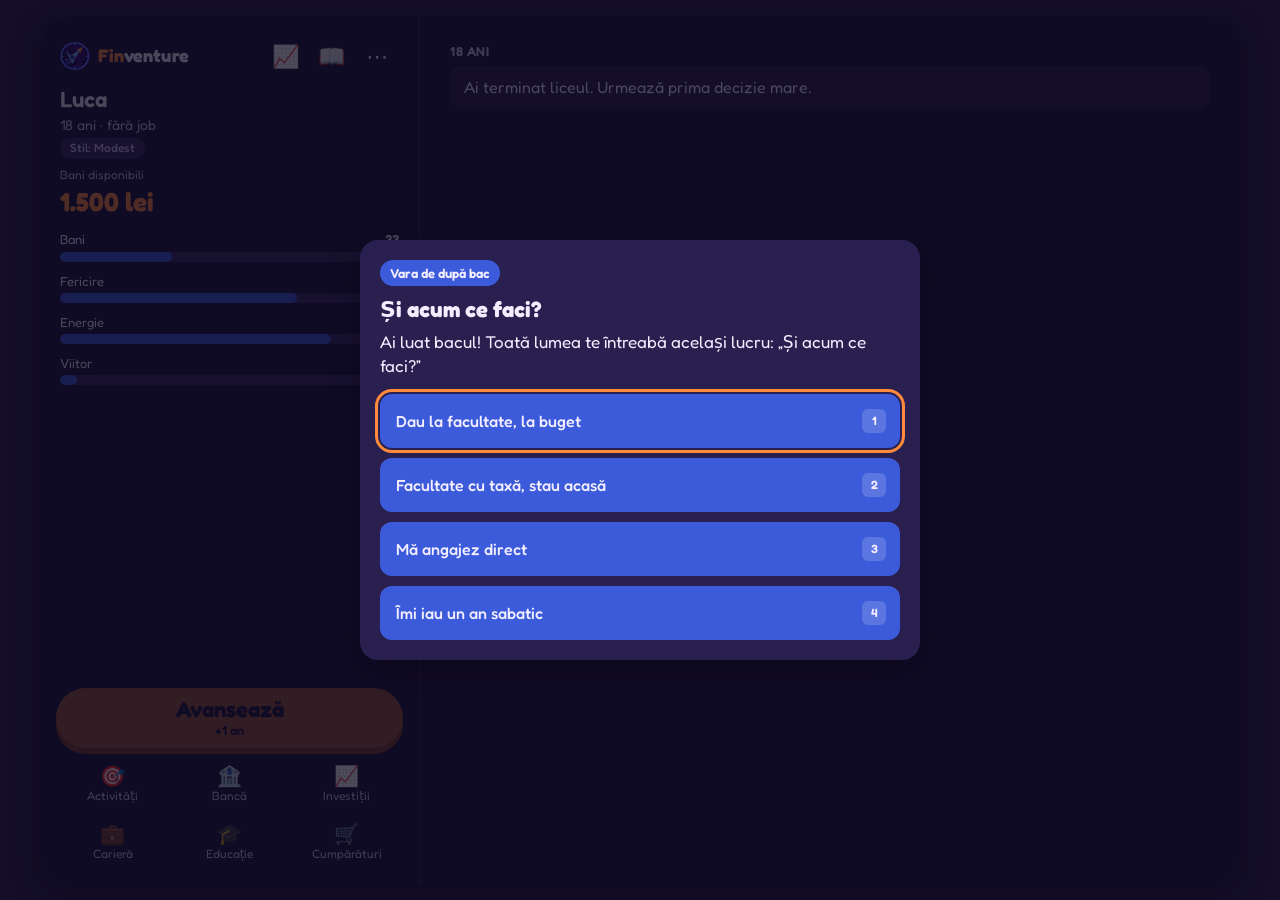
==== commit 811335bd: "Logo-ul echipei (busola) în locul placeholder-ului: iconița din tab-ul browserului și, mic, în antet" ====
--- a/index.html
+++ b/index.html
@@ -19,7 +19,7 @@
 
     <header class="antet">
       <div class="antet-sus">
-        <span class="wordmark" aria-label="Finventure"><span class="fin">Fin</span>venture</span>
+        <span class="wordmark" aria-label="Finventure"><img class="logo" src="assets/logo.svg" alt="" width="30" height="30"><span><span class="fin">Fin</span>venture</span></span>
         <span class="antet-butoane">
           <button id="btn-avere" class="btn-icon" type="button" aria-label="Averea ta netă, an de an" aria-haspopup="dialog">📈</button>
           <button id="btn-concepte" class="btn-icon" type="button" aria-label="Enciclopedia: conceptele descoperite" aria-haspopup="dialog">📖</button>
--- a/css/style.css
+++ b/css/style.css
@@ -58,13 +58,16 @@
   body { padding: 16px 0; }
   .app { height: calc(100dvh - 32px); border-radius: 28px; box-shadow: var(--umbra); }
 }
+/* Tabletă în picioare: aceeași coloană, mai lată. Ecranele late și telefonul ținut orizontal: vezi „Două coloane”. */
+@media (min-width: 640px) { :root { --latime: 560px; } }
 
 /* ---------- Antet ---------- */
 
 .antet { padding: 12px 16px 10px; background: var(--bg); border-bottom: 1px solid var(--linie); }
 .antet-sus { display: flex; justify-content: space-between; align-items: center; margin-bottom: 6px; }
 .antet-butoane { display: flex; gap: 2px; }
-.wordmark { font-weight: 700; font-size: 18px; letter-spacing: .2px; }
+.wordmark { font-weight: 700; font-size: 18px; letter-spacing: .2px; display: inline-flex; align-items: center; gap: 8px; }
+.logo { width: 30px; height: 30px; flex: none; }
 .fin { color: var(--accent); }
 .btn-icon {
   min-width: 44px; min-height: 44px; border: 0; border-radius: 50%;
@@ -388,3 +391,66 @@
 .debug-camp input { min-height: 40px; border-radius: var(--raza-mica); border: 2px solid var(--linie); background: var(--bg); padding: 0 10px; }
 .debug-grila { display: grid; grid-template-columns: repeat(2, 1fr); gap: 8px; }
 .debug-pre { white-space: pre-wrap; font: 12px/1.4 ui-monospace, Consolas, monospace; background: rgba(0, 0, 0, .3); padding: 10px; border-radius: var(--raza-mica); max-height: 320px; overflow: auto; }
+
+/* ---------- Două coloane: calculator, tabletă culcată, telefon ținut orizontal ----------
+   Stânga: cine ești, barele, Avansează și meniurile (Avansează rămâne mereu la vedere, antetul derulează dacă
+   nu încape). Dreapta: jurnalul. Cardurile și panourile se deschid centrat, ca ferestre, nu ca foi de jos.
+   Pe telefon în picioare rămâne coloana de mai sus. Ordinea din HTML nu se schimbă (cititoare de ecran, Tab). */
+@media (min-width: 900px), (orientation: landscape) and (min-width: 640px) {
+  :root { --lat-panou: clamp(280px, 30vw, 380px); }
+  .app {
+    max-width: 1200px;
+    display: grid;
+    grid-template-columns: var(--lat-panou) minmax(0, 1fr);
+    grid-template-rows: auto minmax(0, 1fr) auto;
+    grid-template-areas: "erori erori" "antet jurnal" "subsol jurnal";
+  }
+  .erori-continut { grid-area: erori; }
+  .antet { grid-area: antet; overflow-y: auto; border-bottom: 0; border-right: 1px solid var(--linie); padding: 18px 20px 14px; }
+  .subsol { grid-area: subsol; position: static; border-top: 0; border-right: 1px solid var(--linie); padding: 10px 16px calc(14px + env(safe-area-inset-bottom)); }
+  .jurnal-zona { grid-area: jurnal; padding: 12px 28px 28px; }
+  .jurnal { max-width: 760px; margin: 0 auto; }
+  .jurnal-an li { font-size: 16px; padding: 10px 14px; }
+
+  .identitate { flex-direction: column; align-items: flex-start; gap: 8px; }
+  .bani-sus { align-items: flex-start; }
+  .bani-sus .moneda { right: auto; left: 0; }
+  .suma-bani { font-size: 26px; }
+  .bare { grid-template-columns: 1fr; gap: 10px; }
+
+  .taburi { grid-template-columns: repeat(3, 1fr); gap: 4px; }
+  .tab { font-size: 12px; min-height: 54px; }
+
+  /* Lecțiile apar peste jurnal, jos; tot sub stratul cardurilor. */
+  .toasturi { left: calc(var(--lat-panou) + 24px); right: 24px; bottom: 20px; max-width: 560px; margin: 0 auto; }
+
+  .strat, .strat.centrat { align-items: center; padding: 24px; }
+  .card { max-width: 560px; }
+  .card.panou { max-width: 680px; max-height: 92%; }
+  .card.final { max-width: 680px; }
+}
+/* Telefon ținut orizontal (înălțime mică): fără ramă, totul mai compact. */
+@media (orientation: landscape) and (min-width: 640px) and (max-height: 560px) {
+  body { padding: 0; }
+  .app { height: 100dvh; border-radius: 0; box-shadow: none; max-width: none; }
+  .antet { padding: 8px 14px 8px calc(14px + env(safe-area-inset-left)); }
+  .antet-sus { margin-bottom: 2px; }
+  .identitate { flex-direction: row; align-items: flex-end; margin-bottom: 6px; }
+  .bani-sus { align-items: flex-end; }
+  .nume, .suma-bani { font-size: 19px; }
+  .bare { grid-template-columns: 1fr 1fr; gap: 6px 12px; }
+  .subsol { padding: 6px 10px calc(6px + env(safe-area-inset-bottom)) calc(10px + env(safe-area-inset-left)); }
+  .btn-avanseaza { min-height: 48px; }
+  .btn-avanseaza-text { font-size: 19px; }
+  .taburi { grid-template-columns: repeat(6, 1fr); margin-top: 6px; }
+  .tab { min-height: 44px; font-size: 0; } /* doar iconițele; textul rămâne în pagină pentru cititoarele de ecran */
+  .jurnal-zona { padding: 6px calc(16px + env(safe-area-inset-right)) 12px 16px; }
+  .strat, .strat.centrat { padding: 10px; }
+  .card { padding: 16px; }
+  .card h2 { font-size: 19px; }
+  .card-text { font-size: 16px; }
+  /* variantele pe două coloane, ca un card cu 4 variante să încapă fără derulare */
+  .alegeri { display: grid; grid-template-columns: 1fr 1fr; gap: 8px; margin-top: 10px; }
+  .alegere { min-height: 48px; padding: 8px 40px 8px 12px; font-size: 15px; }
+  .card.panou { max-height: 100%; }
+}
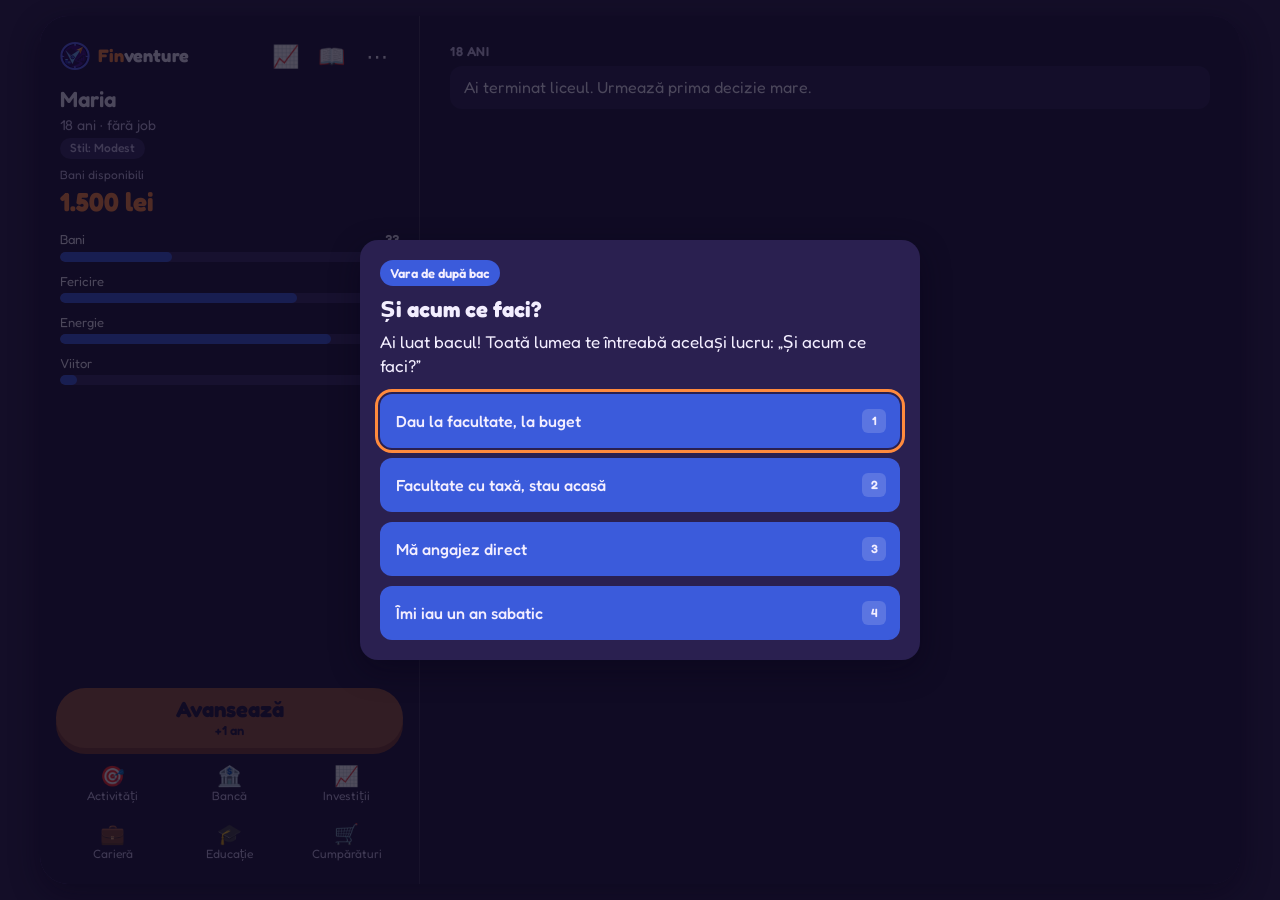
==== commit 603f6de9: "Statistici anonime pentru proiect (Umami pe serverul echipei): vizita, joc nou cu scenariul, vârstel" ====
--- a/index.html
+++ b/index.html
@@ -78,7 +78,7 @@
       'js/activitati.js', 'js/afacere.js', 'js/asigurari.js', 'js/bilant.js', 'js/cariera.js', 'js/content.js',
       'js/cumparaturi.js', 'js/datorii.js', 'js/educatie.js', 'js/engine.js', 'js/events.js', 'js/familie.js',
       'js/finaluri.js', 'js/finance.js', 'js/imobiliare.js', 'js/infractiuni.js', 'js/investitii.js', 'js/main.js',
-      'js/munca.js', 'js/rng.js', 'js/scenarii.js', 'js/share.js', 'js/simulare.js', 'js/state.js', 'js/storage.js',
+      'js/munca.js', 'js/rng.js', 'js/scenarii.js', 'js/share.js', 'js/simulare.js', 'js/state.js', 'js/statistici.js', 'js/storage.js',
       'js/tipare.js', 'js/ui/concepte.js', 'js/ui/debug.js', 'js/ui/dom.js', 'js/ui/ecrane.js', 'js/ui/eveniment.js',
       'js/ui/final.js', 'js/ui/grafic.js', 'js/ui/meniuri.js', 'js/ui/principal.js', 'js/ui/strat.js',
       'js/ui/toast.js', 'js/util.js', 'js/versiune.js',
